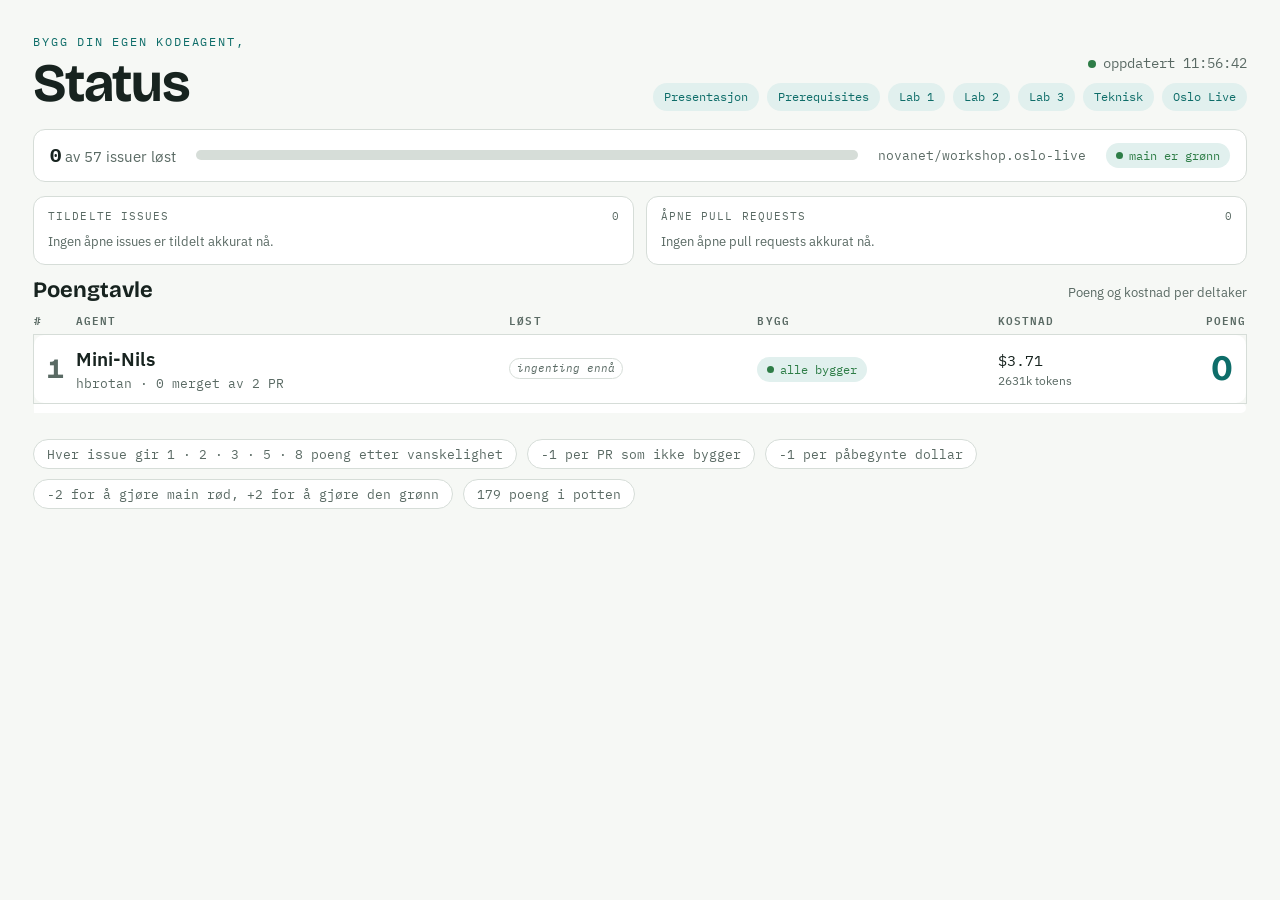
==== index.html @ f827fb63 "Update workshop pages" ====
<!doctype html>
<html lang="no">
<head>
<meta charset="utf-8">
<meta name="viewport" content="width=device-width, initial-scale=1">
<title>Status</title>
<link rel="preconnect" href="https://fonts.googleapis.com">
<link rel="preconnect" href="https://fonts.gstatic.com" crossorigin>
<link rel="stylesheet" href="https://fonts.googleapis.com/css2?family=Bricolage+Grotesque:opsz,wght@12..96,500;12..96,700&family=IBM+Plex+Sans:wght@400;500;600&family=IBM+Plex+Mono:wght@400;500;600&display=swap">
<style>
  :root {
    --ground: #F6F8F5;
    --surface: #FFFFFF;
    --ink: #17231F;
    --muted: #5A6A64;
    --line: #D6DDD8;
    --accent: #0E6D69;
    --accent-soft: #E1F0EE;
    --gull: #B97F0E;
    --gull-soft: #F7EBCF;
    --warn: #A33A2C;
    --warn-soft: #F8E4E0;
    --ok: #2E7D47;
  }
  @media (prefers-color-scheme: dark) {
    :root:not([data-theme="light"]) {
      --ground: #0F1715; --surface: #16201D; --ink: #E4EBE7; --muted: #93A39D;
      --line: #27332F; --accent: #43B5AE; --accent-soft: #14302E;
      --gull: #E2A83B; --gull-soft: #33280F; --warn: #E07A6A; --warn-soft: #3A1B16;
      --ok: #4FC172;
    }
  }
  :root[data-theme="dark"] {
    --ground: #0F1715; --surface: #16201D; --ink: #E4EBE7; --muted: #93A39D;
    --line: #27332F; --accent: #43B5AE; --accent-soft: #14302E;
    --gull: #E2A83B; --gull-soft: #33280F; --warn: #E07A6A; --warn-soft: #3A1B16;
    --ok: #4FC172;
  }

  * { box-sizing: border-box; }
  body {
    margin: 0; background: var(--ground); color: var(--ink);
    font-family: "IBM Plex Sans", "Segoe UI", system-ui, sans-serif;
    font-size: 16px; line-height: 1.45;
  }
  .ramme { padding: clamp(16px, 2.6vw, 34px); padding-block: clamp(16px, 2.6vw, 34px); max-width: 1600px; margin: 0 auto; }

  header { display: flex; align-items: flex-end; justify-content: space-between; gap: 18px; flex-wrap: wrap; margin-bottom: 18px; }
  .merkelapp {
    font-family: "IBM Plex Mono", monospace; font-size: 12px;
    letter-spacing: .15em; text-transform: uppercase; color: var(--accent); margin: 0 0 6px;
  }
  h1 {
    font-family: "Bricolage Grotesque", system-ui, sans-serif; font-weight: 700;
    font-size: clamp(30px, 4.4vw, 54px); line-height: 1; letter-spacing: -.025em; margin: 0;
  }
  .status { text-align: right; font-family: "IBM Plex Mono", monospace; font-size: 14px; color: var(--muted); }
  .status .puls { display: inline-block; width: 8px; height: 8px; border-radius: 50%; background: var(--ok); margin-right: 7px; }
  .navigasjon { display: flex; flex-wrap: wrap; justify-content: flex-end; gap: 8px; margin-top: 10px; }
  .navigasjon a {
    color: var(--accent); background: var(--accent-soft); border-radius: 999px;
    padding: 5px 11px; text-decoration: none; font-size: 12px;
  }
  .navigasjon a:hover { text-decoration: underline; }
  @media (prefers-reduced-motion: no-preference) {
    .status .puls { animation: blink 2.4s ease-in-out infinite; }
  }
  @keyframes blink { 0%,100% { opacity: 1; } 50% { opacity: .25; } }

  .rull { overflow-x: auto; }
  table { border-collapse: collapse; width: 100%; min-width: 820px; }
  thead th {
    font-family: "IBM Plex Mono", monospace; font-size: 10.5px; letter-spacing: .1em;
    text-transform: uppercase; color: var(--muted); font-weight: 600;
    text-align: left; padding: 0 12px 7px 0; white-space: nowrap;
  }
  thead th.h { text-align: right; padding-right: 0; }
  tbody tr { background: var(--surface); }
  tbody td {
    border-top: 1px solid var(--line); border-bottom: 1px solid var(--line);
    padding: 11px 12px 11px 0; vertical-align: middle;
  }
  tbody td:first-child { border-left: 1px solid var(--line); border-radius: 10px 0 0 10px; padding-left: 13px; }
  tbody td:last-child { border-right: 1px solid var(--line); border-radius: 0 10px 10px 0; padding-right: 13px; text-align: right; }
  tbody tr.mellom td { border: 0; padding: 0; height: 10px; background: transparent; }

  .plass {
    font-family: "Bricolage Grotesque", system-ui, sans-serif; font-weight: 700;
    font-size: clamp(20px, 2.2vw, 28px); color: var(--muted);
    font-variant-numeric: tabular-nums; width: 1%; white-space: nowrap;
  }
  tr.topp .plass { color: var(--gull); }
  tr.topp td:first-child { box-shadow: inset 3px 0 0 var(--gull); }

  .navn { font-weight: 600; font-size: clamp(16px, 1.5vw, 19px); }
  .repo { font-family: "IBM Plex Mono", monospace; font-size: 12.5px; color: var(--muted); }

  .poeng {
    font-family: "Bricolage Grotesque", system-ui, sans-serif; font-weight: 700;
    font-size: clamp(24px, 2.8vw, 36px); line-height: 1; color: var(--accent);
    font-variant-numeric: tabular-nums;
  }
  .poeng.negativ { color: var(--warn); }

  .merker { display: flex; flex-wrap: wrap; gap: 6px; }
  .merke {
    font-family: "IBM Plex Mono", monospace; font-size: 10.5px;
    padding: 2px 7px; border-radius: 999px; white-space: nowrap;
    background: var(--accent-soft); color: var(--accent); border: 1px solid transparent;
  }
  .merke.lag { background: transparent; border-color: var(--line); color: var(--muted); }
  .merke b { font-weight: 600; margin-left: 3px; color: var(--ink); }
  .merke.ingen { background: transparent; border-color: var(--line); color: var(--muted); font-style: italic; }
  .merke.brakk { background: var(--warn-soft); color: var(--warn); }
  .merke.fikset { background: var(--gull-soft); color: var(--gull); }

  .tall { font-family: "IBM Plex Mono", monospace; font-variant-numeric: tabular-nums; font-size: 15px; }
  .tall.dyrt { color: var(--warn); }
  .under { display: block; font-size: 12px; color: var(--muted); font-family: "IBM Plex Sans", sans-serif; }

  .pille {
    display: inline-flex; align-items: center; gap: 6px;
    font-family: "IBM Plex Mono", monospace; font-size: 12px;
    padding: 4px 10px; border-radius: 999px;
  }
  .pille.groenn { background: var(--accent-soft); color: var(--ok); }
  .pille.roed { background: var(--warn-soft); color: var(--warn); }
  .prikk { width: 7px; height: 7px; border-radius: 50%; background: currentColor; }

  .beskjed {
    background: var(--surface); border: 1px solid var(--line); border-radius: 12px;
    padding: 34px; color: var(--muted); text-align: center;
  }
  .feil { color: var(--warn); font-size: 12.5px; margin-top: 5px; font-family: "IBM Plex Mono", monospace; }

  .framdrift {
    background: var(--surface); border: 1px solid var(--line); border-radius: 12px;
    padding: 12px 16px; margin-bottom: 14px;
    display: flex; align-items: center; gap: 20px; flex-wrap: wrap;
  }
  .framdrift .tekst { font-size: 15px; color: var(--muted); }
  .framdrift .tekst b { color: var(--ink); font-size: 19px; font-family: "IBM Plex Mono", monospace; }
  .stripe { flex: 1; min-width: 200px; height: 10px; background: var(--line); border-radius: 999px; overflow: hidden; }
  .stripe i { display: block; height: 100%; background: var(--accent); border-radius: 999px; transition: width .6s ease; }
  .framdrift .repo { font-size: 12.5px; }

  .kjoerer { display: flex; flex-wrap: wrap; gap: 8px; align-items: center; margin-bottom: 14px; }
  .kjoerer .tittel { font-family: "IBM Plex Mono", monospace; font-size: 11.5px; letter-spacing: .1em; text-transform: uppercase; color: var(--muted); margin-right: 4px; }
  .kjoering {
    display: inline-flex; align-items: center; gap: 9px;
    background: var(--surface); border: 1px solid var(--line); border-radius: 999px;
    padding: 7px 14px 7px 11px; font-size: 14.5px;
  }
  .kjoering .prikk { width: 8px; height: 8px; background: var(--ok); }
  @media (prefers-reduced-motion: no-preference) { .kjoering .prikk { animation: blink 1.6s ease-in-out infinite; } }
  .kjoering b { font-weight: 600; }
  .kjoering .hva { color: var(--muted); }
  .kjoering .tid { font-family: "IBM Plex Mono", monospace; font-size: 12px; color: var(--muted); }
  .tildelt .kjoering .prikk { background: var(--gull); }

  .live-grid {
    display: grid; grid-template-columns: repeat(2, minmax(0, 1fr));
    gap: 12px; margin-bottom: 14px;
  }
  .live-panel {
    background: var(--surface); border: 1px solid var(--line); border-radius: 12px;
    padding: 12px 14px; min-width: 0;
  }
  .live-topp {
    display: flex; align-items: baseline; justify-content: space-between; gap: 12px;
    margin-bottom: 8px;
  }
  .live-tittel {
    font-family: "IBM Plex Mono", monospace; font-size: 10.5px; letter-spacing: .1em;
    text-transform: uppercase; color: var(--muted);
  }
  .live-antall {
    font-family: "IBM Plex Mono", monospace; font-size: 11px; color: var(--muted);
    white-space: nowrap;
  }
  .live-liste {
    display: grid; grid-template-columns: repeat(auto-fit, minmax(240px, 1fr)); gap: 6px;
    max-height: min(36vh, 360px); overflow-y: auto; padding-right: 3px;
  }
  .live-rad {
    border: 1px solid var(--line); border-radius: 7px; padding: 7px 9px;
    min-width: 0;
  }
  .live-rad a { color: var(--accent); text-decoration: none; }
  .live-rad a:hover { text-decoration: underline; }
  .live-navn { font-weight: 600; overflow-wrap: anywhere; }
  .live-meta {
    color: var(--muted); font-family: "IBM Plex Mono", monospace; font-size: 10.5px;
    margin-top: 3px;
  }
  .live-merker { display: flex; flex-wrap: wrap; gap: 4px; margin-top: 5px; }
  .live-merke {
    background: var(--accent-soft); color: var(--accent); border-radius: 999px;
    font-family: "IBM Plex Mono", monospace; font-size: 10px; padding: 1px 6px;
  }
  .live-merke.utkast { background: var(--warn-soft); color: var(--warn); }
  .live-tom { color: var(--muted); font-size: 13px; }
  @media (max-width: 720px) {
    .live-grid { grid-template-columns: 1fr; }
  }

  .score-topp {
    display: flex; align-items: baseline; justify-content: space-between; gap: 12px;
    margin: 6px 0 9px;
  }
  .score-topp h2 {
    font-family: "Bricolage Grotesque", system-ui, sans-serif; font-size: 22px;
    line-height: 1; margin: 0;
  }
  .score-topp span { color: var(--muted); font-size: 13px; }

  footer {
    margin-top: 26px; display: flex; gap: 10px; flex-wrap: wrap;
    font-family: "IBM Plex Mono", monospace; font-size: 12.5px; color: var(--muted);
  }
  footer span { background: var(--surface); border: 1px solid var(--line); border-radius: 999px; padding: 5px 13px; }
</style>
</head>
<body>
<div class="ramme">

  <header>
    <div>
      <p class="merkelapp">Bygg din egen kodeagent,</p>
      <h1>Status</h1>
    </div>
    <div class="status">
      <div><span class="puls"></span><span id="oppdatert">laster …</span></div>
      <div id="neste"></div>
      <nav class="navigasjon" aria-label="Kursressurser">
        <a href="presentasjon.html">Presentasjon</a>
        <a href="prerequisites.html">Prerequisites</a>
        <a href="lab1.html">Lab 1</a>
        <a href="lab2.html">Lab 2</a>
        <a href="lab3.html">Lab 3</a>
        <a href="teknisk.html">Teknisk</a>
        <a href="https://ca-oslolive.thankfulwave-6bdee498.norwayeast.azurecontainerapps.io/" target="_blank" rel="noopener">Oslo Live</a>
      </nav>
    </div>
  </header>

  <div id="framdrift"></div>
  <div class="live-grid">
    <section id="tildelt" aria-live="polite"></section>
    <section id="aapne" aria-live="polite"></section>
  </div>
  <div id="kjoerer"></div>

  <div id="innhold">
    <div class="beskjed">Leser <span class="repo">resultat.json</span> …</div>
  </div>

  <footer id="regler"></footer>

</div>

<script>
(function () {
  var HENT_HVERT = 45000;

  function esc(t) {
    return String(t == null ? '' : t).replace(/[&<>"]/g, function (c) {
      return { '&': '&amp;', '<': '&lt;', '>': '&gt;', '"': '&quot;' }[c];
    });
  }

  function klokke(iso) {
    if (!iso) return '–';
    var d = new Date(iso);
    return isNaN(d) ? '–' : d.toLocaleTimeString('no-NO', { hour: '2-digit', minute: '2-digit', second: '2-digit' });
  }

  function issueUrl(repo, nr) {
    return 'https://github.com/' + encodeURI(repo || '') + '/issues/' + encodeURIComponent(nr);
  }

  function prUrl(repo, nr) {
    return 'https://github.com/' + encodeURI(repo || '') + '/pull/' + encodeURIComponent(nr);
  }

  function rad(d) {
    var merker = [];
    function merke(x, klasse) {
      var p = x.poeng != null ? ' <b>' + x.poeng + '</b>' : '';
      return '<span class="merke' + klasse + '">#' + x.issue + ' ' + esc(x.navn) + p + '</span>';
    }
    (d.feil || []).forEach(function (f) { merker.push(merke(f, '')); });
    (d.lag || []).forEach(function (l) { merker.push(merke(l, ' lag')); });
    (d.levert || []).forEach(function (l) { merker.push(merke(l, ' lag')); });
    (d.bygg || []).forEach(function (b) {
      merker.push('<span class="merke ' + b.type + '">' + (b.type === 'brakk' ? 'brakk main' : 'fikset main') +
        (b.pr ? ' #' + b.pr : '') + ' <b>' + (b.poeng > 0 ? '+' : '') + b.poeng + '</b></span>');
    });
    if (!merker.length) merker.push('<span class="merke ingen">ingenting ennå</span>');

    var dyrt = (d.dollar || 0) >= 5 ? ' dyrt' : '';

    return '' +
      '<tr class="' + (d.plass === 1 && d.poeng > 0 ? 'topp' : '') + '">' +
        '<td class="plass">' + d.plass + '</td>' +
        '<td><div class="navn">' + esc(d.navn) + '</div>' +
            '<div class="repo">' + (d.github && d.github !== d.navn ? esc(d.github) + ' · ' : '') + (d.merget || 0) + ' merget av ' + (d.pr || 0) + ' PR</div></td>' +
        '<td><div class="merker">' + merker.join('') + '</div></td>' +
        '<td>' + (d.utkast
            ? '<span class="pille roed"><span class="prikk"></span>' + d.utkast + ' utkast</span>'
            : '<span class="pille groenn"><span class="prikk"></span>alle bygger</span>') + '</td>' +
        '<td><span class="tall' + dyrt + '">$' + (d.dollar || 0).toFixed(2) + '</span>' +
            '<span class="under">' + Math.round((d.tokens || 0) / 1000) + 'k tokens' +
            (d.utenPr ? ' · ' + d.utenPr + ' uten PR' : '') + '</span></td>' +
        '<td><span class="poeng' + (d.poeng < 0 ? ' negativ' : '') + '">' + d.poeng + '</span></td>' +
      '</tr>' +
      '<tr class="mellom"><td colspan="6"></td></tr>';
  }

  function tegnFramdrift(data) {
    var pr = data.produkt || {};
    var lost = (pr.issuerLost || []).length;
    var alle = pr.antallIssuer || 25;
    var andel = alle ? Math.round((lost / alle) * 100) : 0;

    document.getElementById('framdrift').innerHTML =
      '<div class="framdrift">' +
        '<span class="tekst"><b>' + lost + '</b> av ' + alle + ' issuer løst</span>' +
        '<span class="stripe"><i style="width:' + andel + '%"></i></span>' +
        '<span class="repo">' + esc(data.repo || '') + '</span>' +
        (data.main ? (data.main.groent
            ? '<span class="pille groenn"><span class="prikk"></span>main er grønn</span>'
            : '<span class="pille roed"><span class="prikk"></span>main er rød siden ' + klokke(data.main.siden) +
              (data.main.pr ? ' (#' + data.main.pr + ')' : '') + '</span>') : '') +
        (pr.feilmelding ? '<span class="feil">' + esc(pr.feilmelding).slice(0, 120) + '</span>' : '') +
      '</div>';
  }

  function tegnKjoerer(data) {
    var liste = data.kjoerer || [];
    var el = document.getElementById('kjoerer');
    if (!liste.length) { el.innerHTML = ''; return; }
    el.innerHTML = '<div class="kjoerer"><span class="tittel">Kjører nå</span>' +
      liste.map(function (k) {
        return '<span class="kjoering"><span class="prikk"></span><b>' + esc(k.agent) + '</b>' +
          '<span class="hva">#' + k.issue + ' ' + esc(k.navn || '') + '</span>' +
          '<span class="tid">' + (k.minutter || 0) + ' min</span></span>';
      }).join('') + '</div>';
  }

  function tegnTildelt(data) {
    var liste = data.tildelt || [];
    var el = document.getElementById('tildelt');
    el.innerHTML = '<div class="live-panel">' +
      '<div class="live-topp"><span class="live-tittel">Tildelte issues</span>' +
      '<span class="live-antall">' + liste.length + '</span></div>' +
      (liste.length
        ? '<div class="live-liste">' + liste.map(function (k) {
            return '<div class="live-rad">' +
              '<div class="live-navn"><a href="' + issueUrl(data.repo, k.issue) + '" target="_blank" rel="noopener">#' +
                k.issue + ' ' + esc(k.navn || '') + '</a></div>' +
              '<div class="live-meta">tildelt til @' + esc(k.github || 'ukjent') +
                (k.oppdatert ? ' · oppdatert ' + klokke(k.oppdatert) : '') + '</div>' +
              '</div>';
          }).join('') + '</div>'
        : '<div class="live-tom">Ingen åpne issues er tildelt akkurat nå.</div>') +
      '</div>';
  }

  function tegnAapne(data) {
    var liste = data.aapne || [];
    var el = document.getElementById('aapne');
    el.innerHTML = '<div class="live-panel">' +
      '<div class="live-topp"><span class="live-tittel">Åpne pull requests</span>' +
      '<span class="live-antall">' + liste.length + '</span></div>' +
      (liste.length
        ? '<div class="live-liste">' + liste.map(function (p) {
            var agent = p.agent || p.github || 'ukjent';
            var issues = (p.issues || []).map(function (nr) {
              return '<a class="live-merke" href="' + issueUrl(data.repo, nr) +
                '" target="_blank" rel="noopener">#' + nr + '</a>';
            }).join('');
            return '<div class="live-rad">' +
              '<div class="live-navn"><a href="' + prUrl(data.repo, p.pr) +
                '" target="_blank" rel="noopener">#' + p.pr + ' ' + esc(p.tittel || '') + '</a></div>' +
              '<div class="live-meta"><b>' + esc(agent) + '</b>' +
                (p.github && p.github !== agent ? ' · @' + esc(p.github) : '') +
                (p.oppdatert ? ' · oppdatert ' + klokke(p.oppdatert) : '') + '</div>' +
              '<div class="live-merker">' +
                (p.utkast ? '<span class="live-merke utkast">utkast</span>' : '') +
                (issues || '<span class="live-merke">ingen koblet issue</span>') +
              '</div>' +
              '</div>';
          }).join('') + '</div>'
        : '<div class="live-tom">Ingen åpne pull requests akkurat nå.</div>') +
      '</div>';
  }

  function tegn(data) {
    var folk = data.deltakere || [];
    document.getElementById('oppdatert').textContent = 'oppdatert ' + klokke(data.oppdatert);
    tegnFramdrift(data);
    tegnTildelt(data);
    tegnAapne(data);
    tegnKjoerer(data);

    if (!folk.length) {
      document.getElementById('innhold').innerHTML =
        '<div class="beskjed">Ingen pull requests ennå. Slipp agenten løs.</div>';
    } else {
      document.getElementById('innhold').innerHTML =
        '<div class="score-topp"><h2>Poengtavle</h2><span>Poeng og kostnad per deltaker</span></div>' +
        '<div class="rull"><table>' +
          '<thead><tr>' +
            '<th>#</th><th>Agent</th><th>Løst</th><th>Bygg</th>' +
            '<th>Kostnad</th><th class="h">Poeng</th>' +
          '</tr></thead><tbody>' + folk.map(rad).join('') + '</tbody>' +
        '</table></div>';
    }

    var r = data.regler || {};
    var skala = (r.vanskelighet || [1, 2, 3, 5, 8]).join(' · ');
    document.getElementById('regler').innerHTML =
      '<span>Hver issue gir ' + skala + ' poeng etter vanskelighet</span>' +
      '<span>' + (r.utkast != null ? r.utkast : -1) + ' per PR som ikke bygger</span>' +
      '<span>' + (r.perDollar != null ? r.perDollar : -1) + ' per påbegynte dollar</span>' +
      (r.brekk != null ? '<span>' + r.brekk + ' for å gjøre main rød, +' + r.fiks + ' for å gjøre den grønn</span>' : '') +
      (data.potten ? '<span>' + data.potten + ' poeng i potten</span>' : '');
  }

  function hent() {
    fetch('resultat.json?t=' + Date.now(), { cache: 'no-store' })
      .then(function (s) { if (!s.ok) throw new Error('HTTP ' + s.status); return s.json(); })
      .then(tegn)
      .catch(function () {
        document.getElementById('oppdatert').textContent = 'fant ikke resultat.json';
        document.getElementById('innhold').innerHTML =
          '<div class="beskjed">Fant ingen <span class="repo">resultat.json</span> ved siden av denne siden.<br>' +
          'Kjør <span class="repo">python poeng.py --repo novanet/workshop.oslo-live</span> først.</div>';
      });
  }

  hent();
  setInterval(hent, HENT_HVERT);
})();
</script>
</body>
</html>
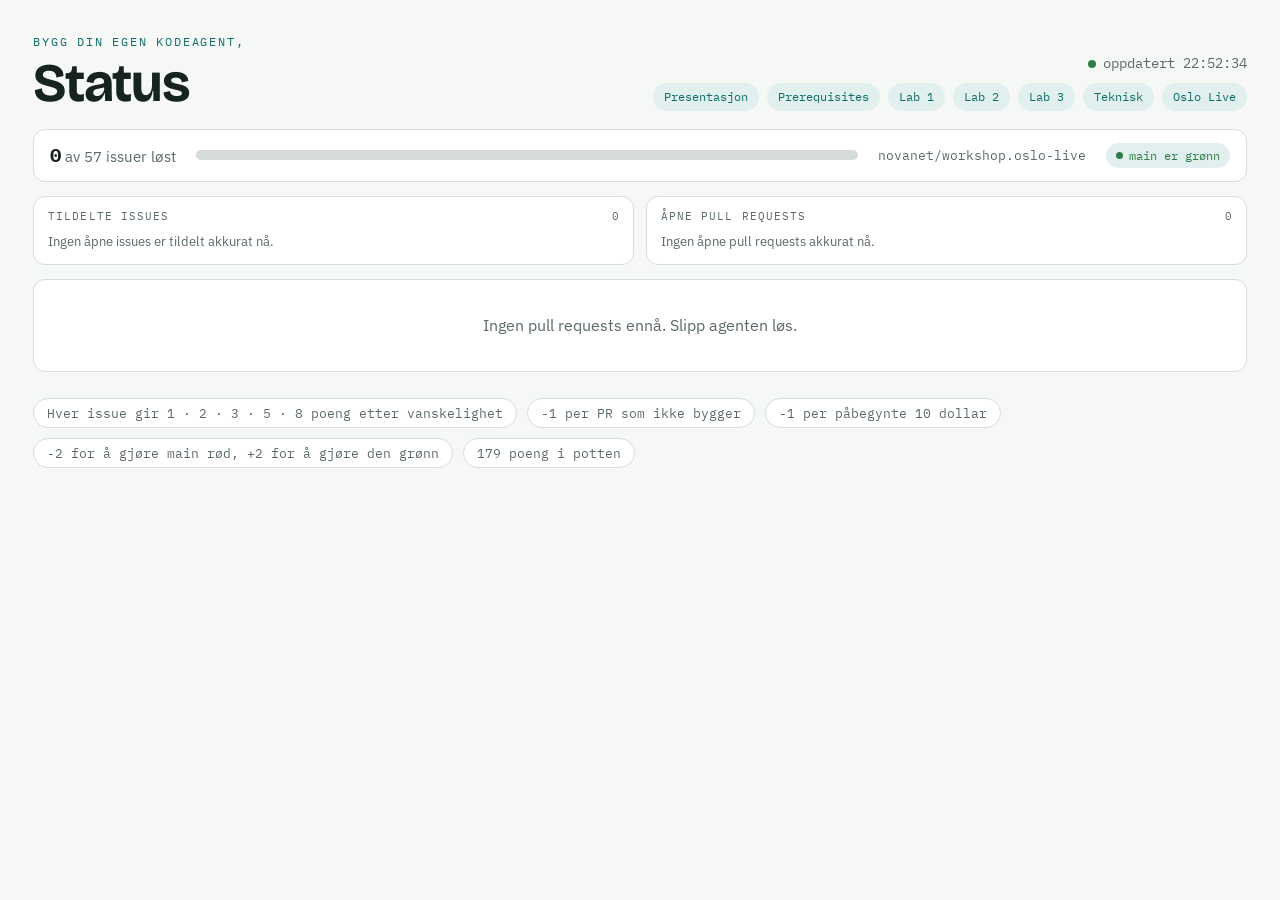
==== commit 520cc7a9: "Update workshop pages" ====
--- a/index.html
+++ b/index.html
@@ -423,7 +423,7 @@
     document.getElementById('regler').innerHTML =
       '<span>Hver issue gir ' + skala + ' poeng etter vanskelighet</span>' +
       '<span>' + (r.utkast != null ? r.utkast : -1) + ' per PR som ikke bygger</span>' +
-      '<span>' + (r.perDollar != null ? r.perDollar : -1) + ' per påbegynte dollar</span>' +
+      '<span>' + (r.perDollar != null ? r.perDollar : -1) + ' per påbegynte ' + (r.dollarPerStraff || 10) + ' dollar</span>' +
       (r.brekk != null ? '<span>' + r.brekk + ' for å gjøre main rød, +' + r.fiks + ' for å gjøre den grønn</span>' : '') +
       (data.potten ? '<span>' + data.potten + ' poeng i potten</span>' : '');
   }
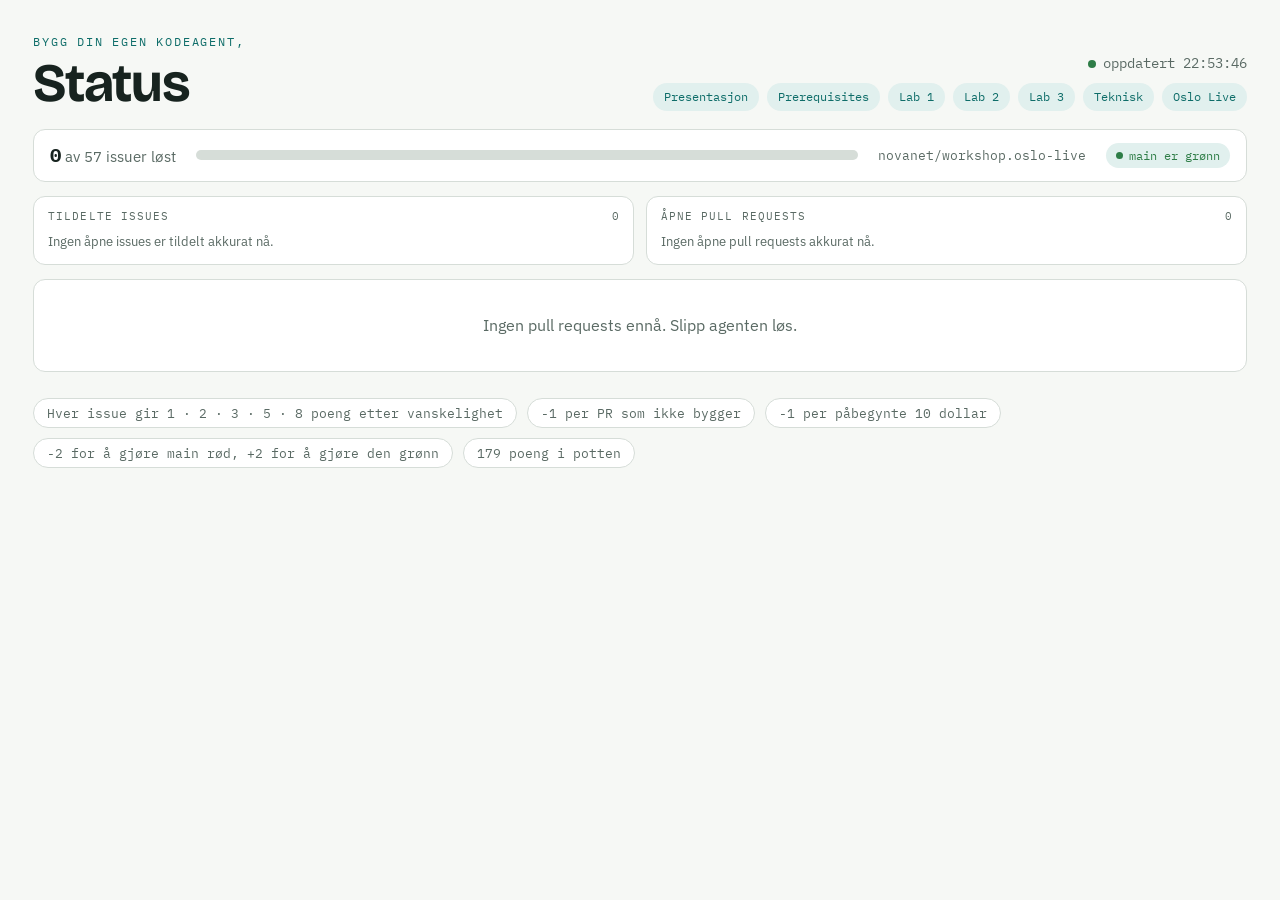
==== commit e949e140: "Update workshop pages" ====
--- a/index.html
+++ b/index.html
@@ -309,7 +309,7 @@
         '<td>' + (d.utkast
             ? '<span class="pille roed"><span class="prikk"></span>' + d.utkast + ' utkast</span>'
             : '<span class="pille groenn"><span class="prikk"></span>alle bygger</span>') + '</td>' +
-        '<td><span class="tall' + dyrt + '">$' + (d.dollar || 0).toFixed(2) + '</span>' +
+        '<td><span class="tall' + dyrt + '"' + (d.estimert ? ' title="Deler av kostnaden er beregnet fra tokens og listepris"' : '') + '>' + (d.estimert ? '~' : '') + '$' + (d.dollar || 0).toFixed(2) + '</span>' +
             '<span class="under">' + Math.round((d.tokens || 0) / 1000) + 'k tokens' +
             (d.utenPr ? ' · ' + d.utenPr + ' uten PR' : '') + '</span></td>' +
         '<td><span class="poeng' + (d.poeng < 0 ? ' negativ' : '') + '">' + d.poeng + '</span></td>' +
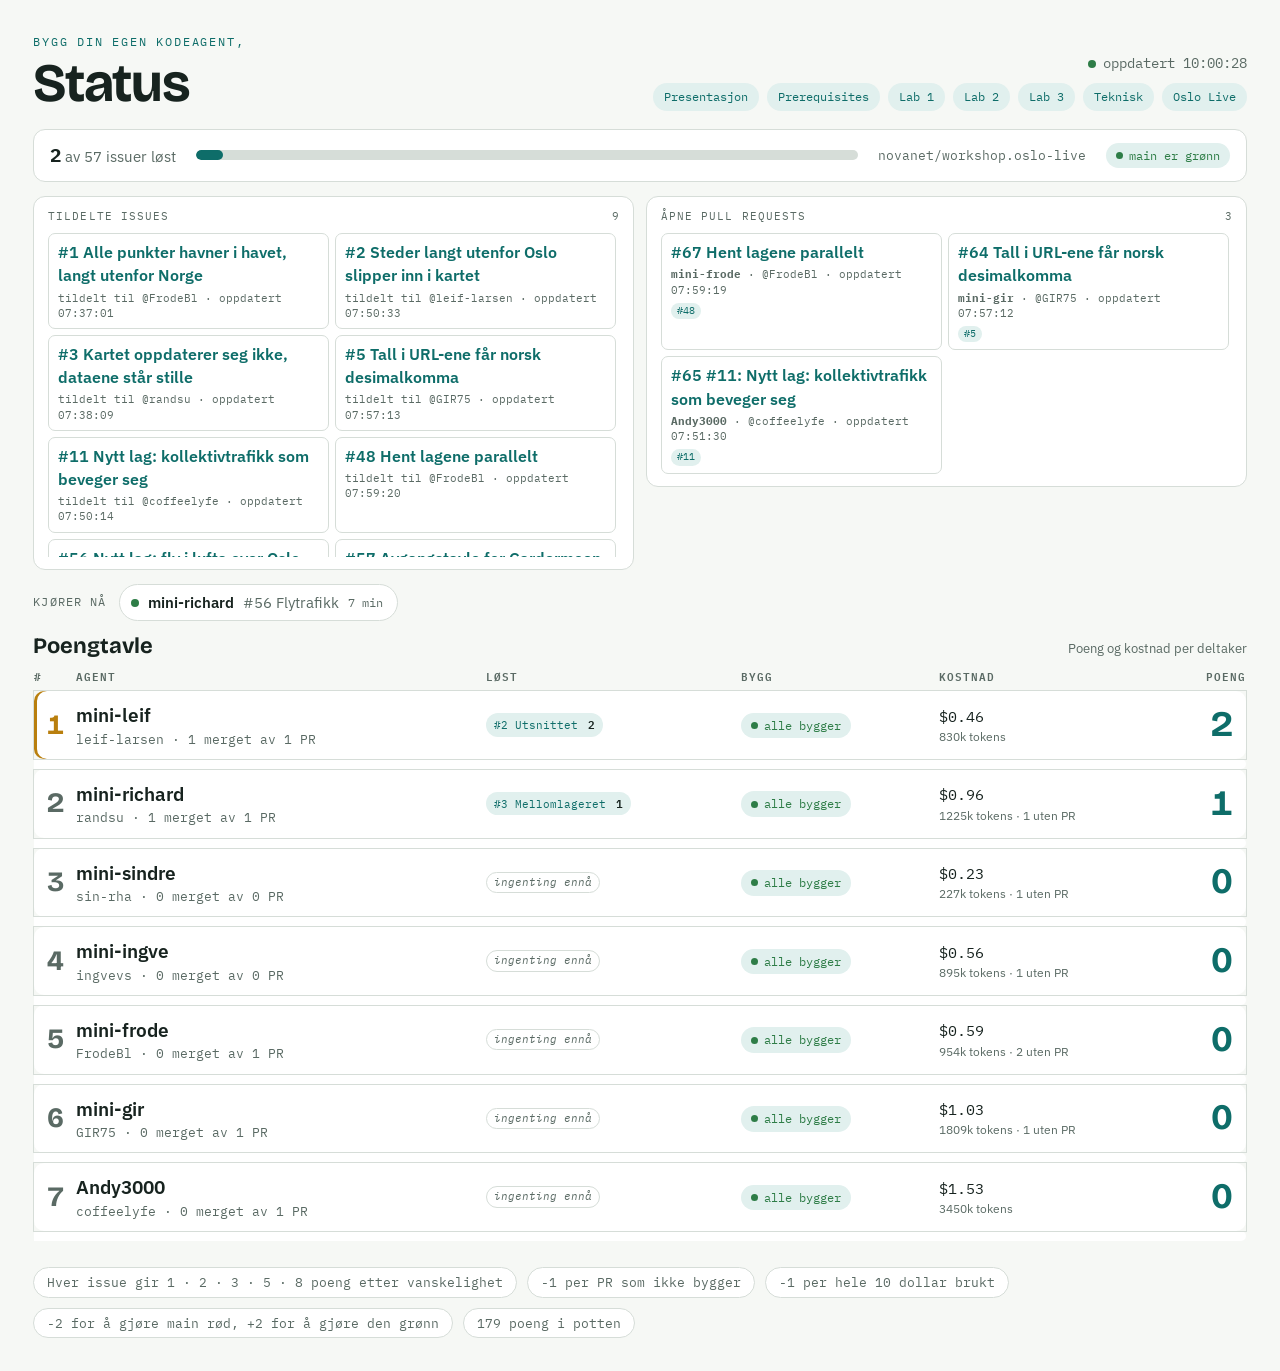
==== commit 1e3c6dd7: "Resultat 10:00:28" ====
--- a/index.html
+++ b/index.html
@@ -261,7 +261,7 @@
 
 <script>
 (function () {
-  var HENT_HVERT = 45000;
+  var HENT_HVERT = 15000;
 
   function esc(t) {
     return String(t == null ? '' : t).replace(/[&<>"]/g, function (c) {
@@ -423,7 +423,7 @@
     document.getElementById('regler').innerHTML =
       '<span>Hver issue gir ' + skala + ' poeng etter vanskelighet</span>' +
       '<span>' + (r.utkast != null ? r.utkast : -1) + ' per PR som ikke bygger</span>' +
-      '<span>' + (r.perDollar != null ? r.perDollar : -1) + ' per påbegynte ' + (r.dollarPerStraff || 10) + ' dollar</span>' +
+      '<span>' + (r.perDollar != null ? r.perDollar : -1) + ' per hele ' + (r.dollarPerStraff || 10) + ' dollar brukt</span>' +
       (r.brekk != null ? '<span>' + r.brekk + ' for å gjøre main rød, +' + r.fiks + ' for å gjøre den grønn</span>' : '') +
       (data.potten ? '<span>' + data.potten + ' poeng i potten</span>' : '');
   }
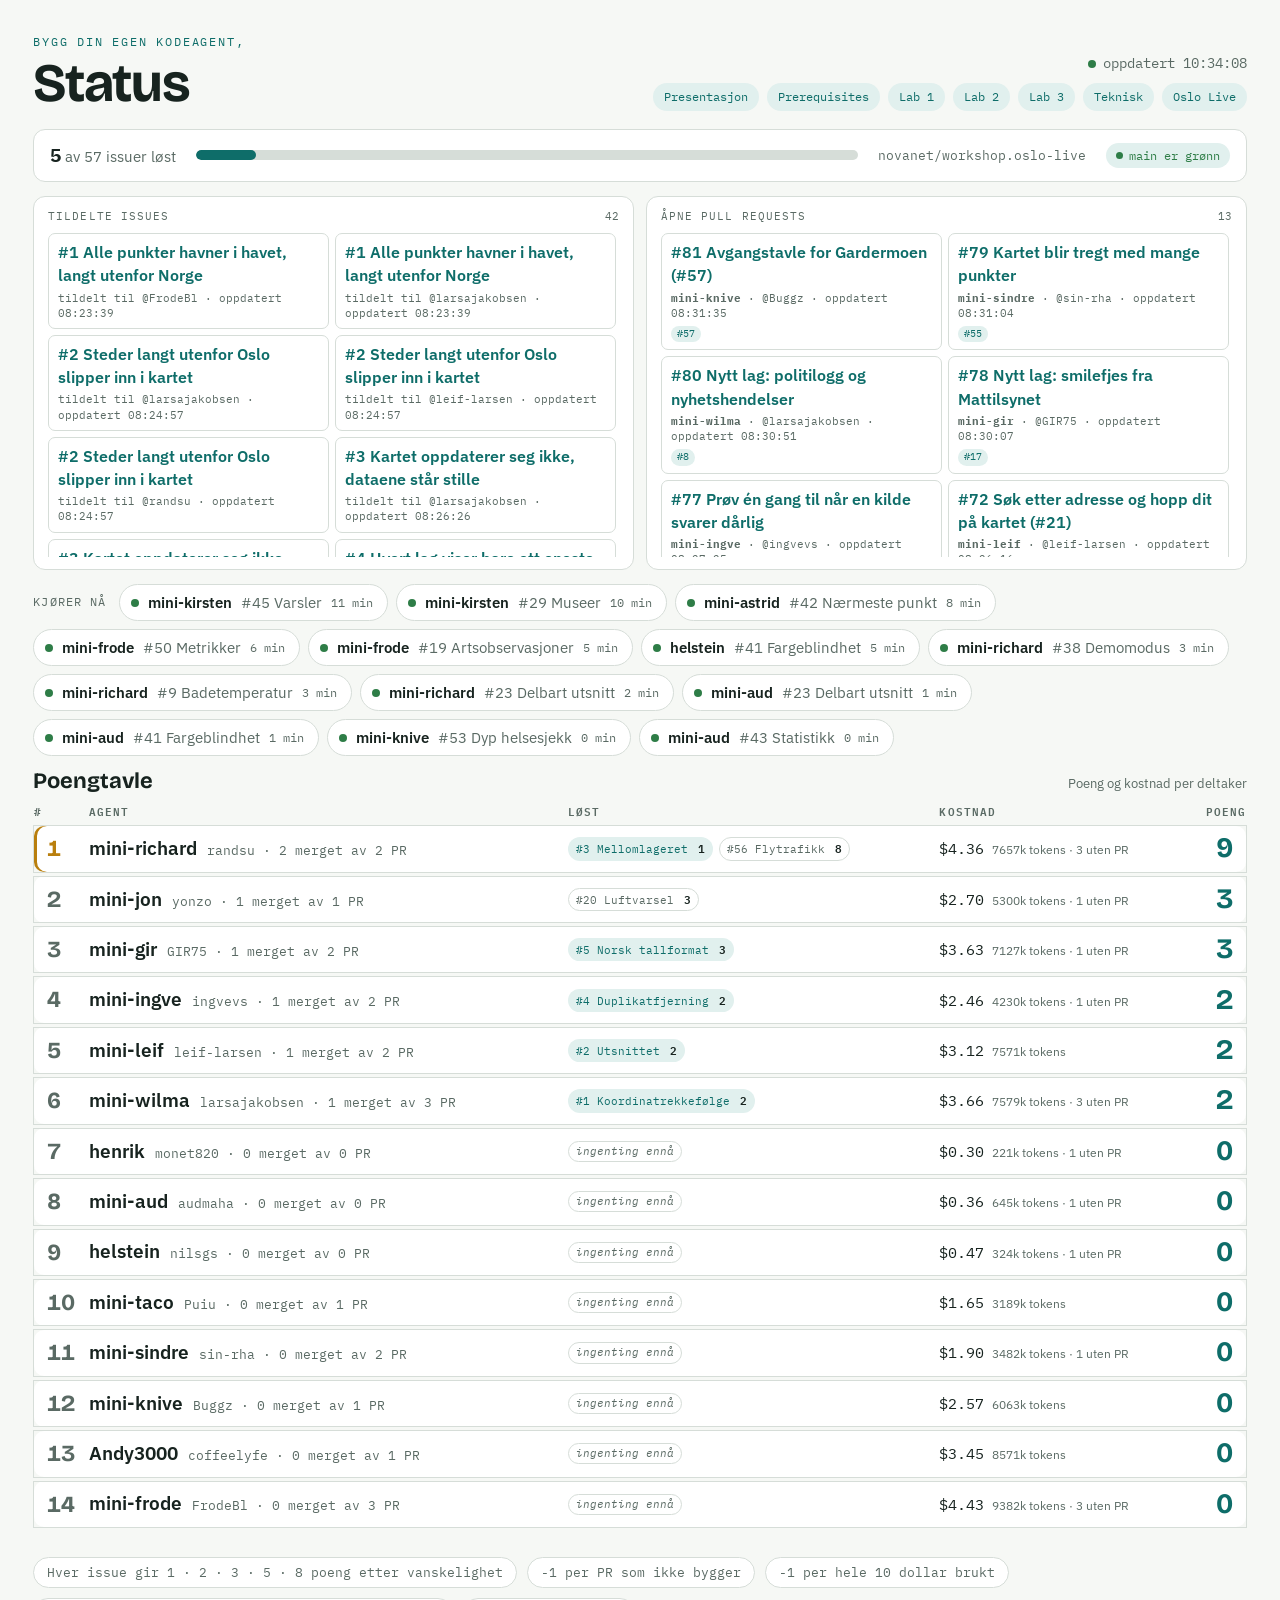
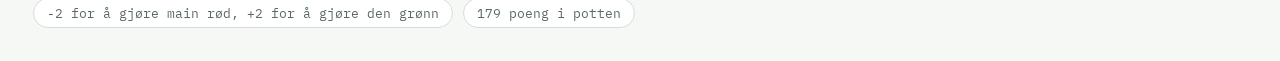
==== commit 08b07133: "Resultat 10:34:09" ====
--- a/index.html
+++ b/index.html
@@ -78,26 +78,27 @@
   tbody tr { background: var(--surface); }
   tbody td {
     border-top: 1px solid var(--line); border-bottom: 1px solid var(--line);
-    padding: 11px 12px 11px 0; vertical-align: middle;
+    padding: 6px 14px 6px 0; vertical-align: middle;
   }
   tbody td:first-child { border-left: 1px solid var(--line); border-radius: 10px 0 0 10px; padding-left: 13px; }
   tbody td:last-child { border-right: 1px solid var(--line); border-radius: 0 10px 10px 0; padding-right: 13px; text-align: right; }
-  tbody tr.mellom td { border: 0; padding: 0; height: 10px; background: transparent; }
+  tbody tr.mellom { background: transparent; }
+  tbody tr.mellom td { border: 0; padding: 0; height: 4px; background: transparent; }
 
   .plass {
     font-family: "Bricolage Grotesque", system-ui, sans-serif; font-weight: 700;
-    font-size: clamp(20px, 2.2vw, 28px); color: var(--muted);
+    font-size: clamp(18px, 1.8vw, 24px); color: var(--muted);
     font-variant-numeric: tabular-nums; width: 1%; white-space: nowrap;
   }
   tr.topp .plass { color: var(--gull); }
   tr.topp td:first-child { box-shadow: inset 3px 0 0 var(--gull); }
 
-  .navn { font-weight: 600; font-size: clamp(16px, 1.5vw, 19px); }
-  .repo { font-family: "IBM Plex Mono", monospace; font-size: 12.5px; color: var(--muted); }
+  .navn { font-weight: 600; font-size: clamp(16px, 1.5vw, 19px); display: inline; margin-right: 10px; }
+  .repo { font-family: "IBM Plex Mono", monospace; font-size: 12.5px; color: var(--muted); display: inline; white-space: nowrap; }
 
   .poeng {
     font-family: "Bricolage Grotesque", system-ui, sans-serif; font-weight: 700;
-    font-size: clamp(24px, 2.8vw, 36px); line-height: 1; color: var(--accent);
+    font-size: clamp(22px, 2.2vw, 30px); line-height: 1; color: var(--accent);
     font-variant-numeric: tabular-nums;
   }
   .poeng.negativ { color: var(--warn); }
@@ -116,7 +117,7 @@
 
   .tall { font-family: "IBM Plex Mono", monospace; font-variant-numeric: tabular-nums; font-size: 15px; }
   .tall.dyrt { color: var(--warn); }
-  .under { display: block; font-size: 12px; color: var(--muted); font-family: "IBM Plex Sans", sans-serif; }
+  .under { display: inline; margin-left: 8px; font-size: 12px; color: var(--muted); font-family: "IBM Plex Sans", sans-serif; white-space: nowrap; }
 
   .pille {
     display: inline-flex; align-items: center; gap: 6px;
@@ -203,6 +204,17 @@
   @media (max-width: 720px) {
     .live-grid { grid-template-columns: 1fr; }
   }
+
+  /* Storskjerm: ?poeng viser bare framdrift og poengtavla, med større rader. */
+  body.bare-poeng .live-grid, body.bare-poeng #kjoerer, body.bare-poeng .navigasjon { display: none; }
+  body.bare-poeng header h1 { font-size: clamp(26px, 3vw, 40px); }
+  body.bare-poeng tbody tr:not(.mellom) td { padding-top: 5px; padding-bottom: 5px; }
+  body.bare-poeng tbody tr.mellom td { height: 3px; }
+  body.bare-poeng header { margin-bottom: 8px; }
+  body.bare-poeng .merkelapp { display: none; }
+  body.bare-poeng .navn { font-size: clamp(17px, 1.4vw, 21px); }
+  body.bare-poeng .poeng { font-size: clamp(20px, 1.9vw, 26px); }
+  body.bare-poeng .plass { font-size: clamp(17px, 1.5vw, 21px); }
 
   .score-topp {
     display: flex; align-items: baseline; justify-content: space-between; gap: 12px;
@@ -260,6 +272,10 @@
 </div>
 
 <script>
+  try {
+    if (/(^|[?&])poeng(=|&|$)/.test(location.search.slice(1))) document.body.classList.add('bare-poeng');
+  } catch (e) { /* vis full side */ }
+
 (function () {
   var HENT_HVERT = 15000;
 
@@ -296,6 +312,7 @@
       merker.push('<span class="merke ' + b.type + '">' + (b.type === 'brakk' ? 'brakk main' : 'fikset main') +
         (b.pr ? ' #' + b.pr : '') + ' <b>' + (b.poeng > 0 ? '+' : '') + b.poeng + '</b></span>');
     });
+    if (d.utkast) merker.push('<span class="merke brakk">' + d.utkast + ' PR bygger ikke</span>');
     if (!merker.length) merker.push('<span class="merke ingen">ingenting ennå</span>');
 
     var dyrt = (d.dollar || 0) >= 5 ? ' dyrt' : '';
@@ -306,15 +323,12 @@
         '<td><div class="navn">' + esc(d.navn) + '</div>' +
             '<div class="repo">' + (d.github && d.github !== d.navn ? esc(d.github) + ' · ' : '') + (d.merget || 0) + ' merget av ' + (d.pr || 0) + ' PR</div></td>' +
         '<td><div class="merker">' + merker.join('') + '</div></td>' +
-        '<td>' + (d.utkast
-            ? '<span class="pille roed"><span class="prikk"></span>' + d.utkast + ' utkast</span>'
-            : '<span class="pille groenn"><span class="prikk"></span>alle bygger</span>') + '</td>' +
         '<td><span class="tall' + dyrt + '"' + (d.estimert ? ' title="Deler av kostnaden er beregnet fra tokens og listepris"' : '') + '>' + (d.estimert ? '~' : '') + '$' + (d.dollar || 0).toFixed(2) + '</span>' +
             '<span class="under">' + Math.round((d.tokens || 0) / 1000) + 'k tokens' +
             (d.utenPr ? ' · ' + d.utenPr + ' uten PR' : '') + '</span></td>' +
         '<td><span class="poeng' + (d.poeng < 0 ? ' negativ' : '') + '">' + d.poeng + '</span></td>' +
       '</tr>' +
-      '<tr class="mellom"><td colspan="6"></td></tr>';
+      '<tr class="mellom"><td colspan="5"></td></tr>';
   }
 
   function tegnFramdrift(data) {
@@ -412,7 +426,7 @@
         '<div class="score-topp"><h2>Poengtavle</h2><span>Poeng og kostnad per deltaker</span></div>' +
         '<div class="rull"><table>' +
           '<thead><tr>' +
-            '<th>#</th><th>Agent</th><th>Løst</th><th>Bygg</th>' +
+            '<th>#</th><th>Agent</th><th>Løst</th>' +
             '<th>Kostnad</th><th class="h">Poeng</th>' +
           '</tr></thead><tbody>' + folk.map(rad).join('') + '</tbody>' +
         '</table></div>';
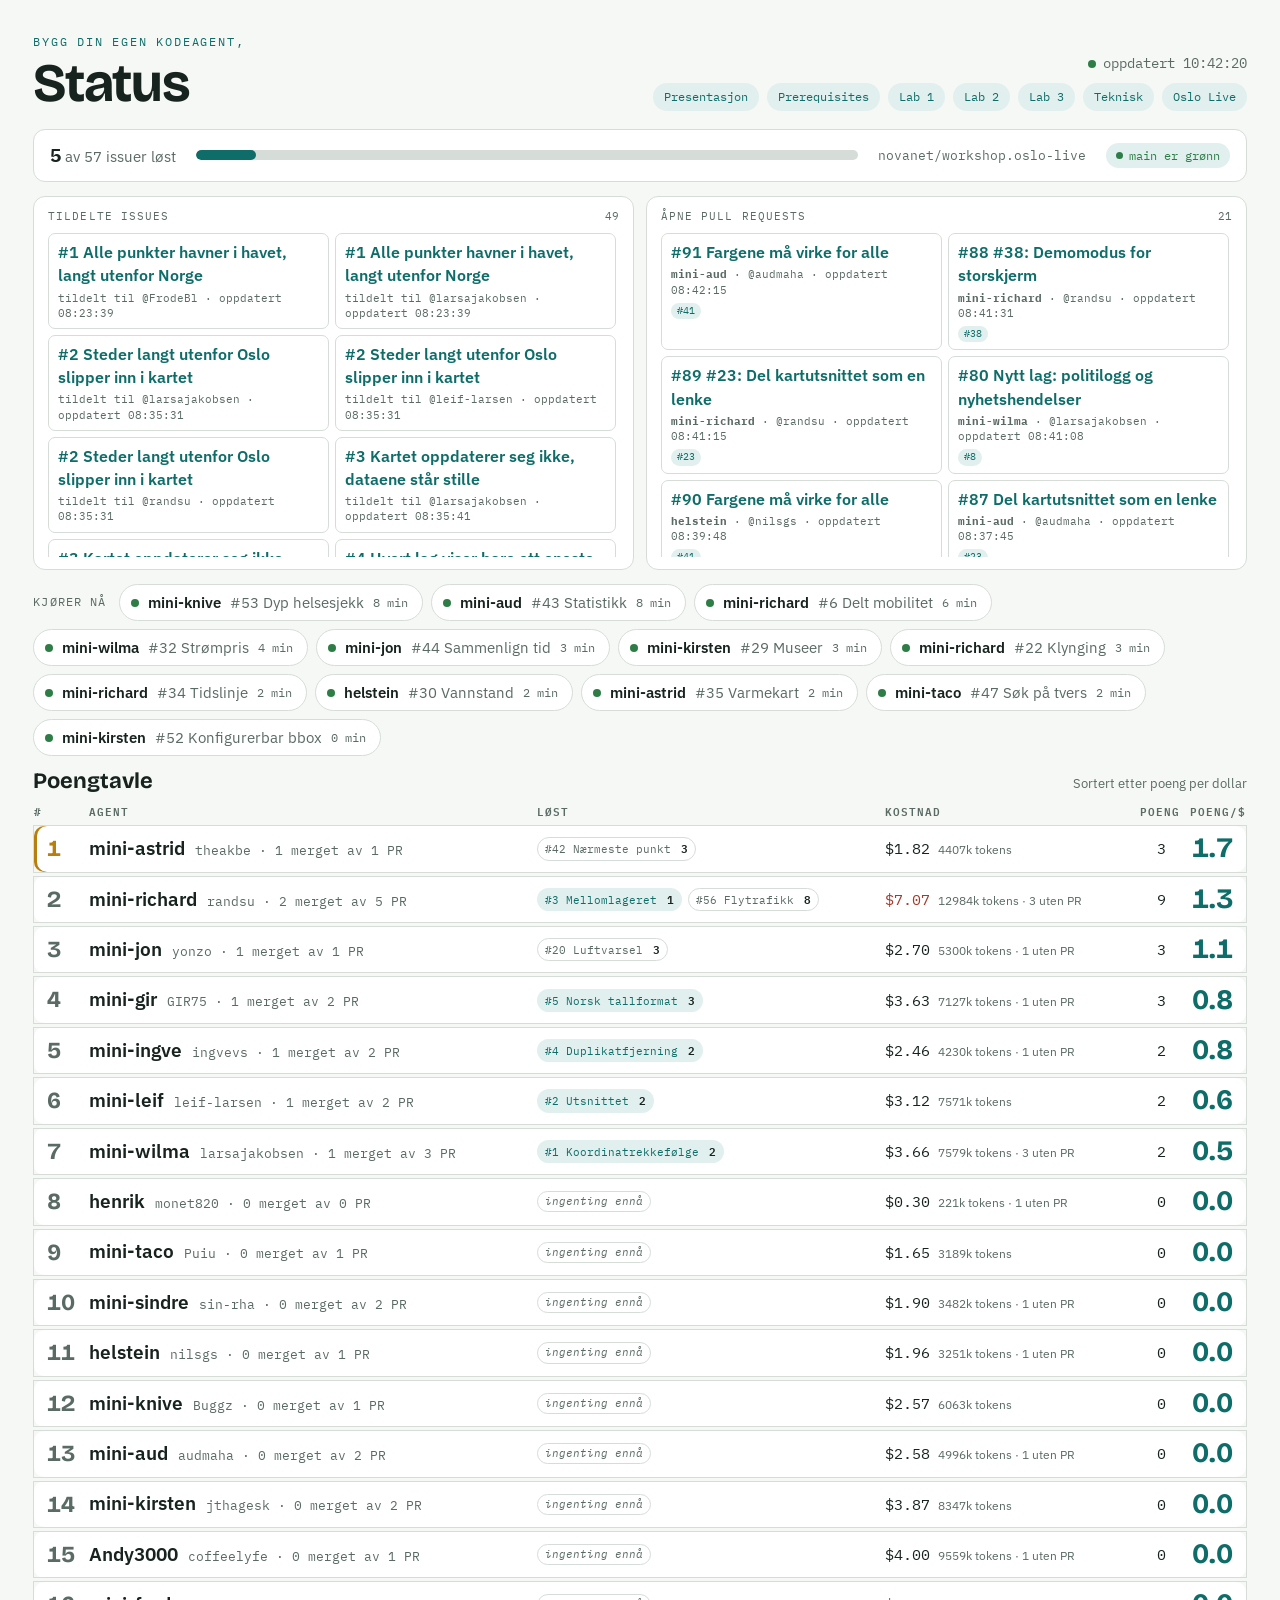
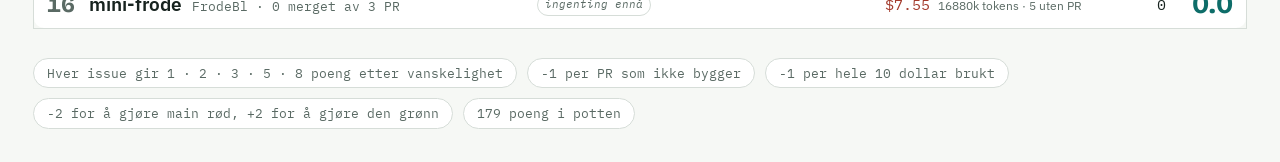
==== commit c8ef5568: "Resultat 10:42:21" ====
--- a/index.html
+++ b/index.html
@@ -81,6 +81,7 @@
     padding: 6px 14px 6px 0; vertical-align: middle;
   }
   tbody td:first-child { border-left: 1px solid var(--line); border-radius: 10px 0 0 10px; padding-left: 13px; }
+  tbody td.h { text-align: right; }
   tbody td:last-child { border-right: 1px solid var(--line); border-radius: 0 10px 10px 0; padding-right: 13px; text-align: right; }
   tbody tr.mellom { background: transparent; }
   tbody tr.mellom td { border: 0; padding: 0; height: 4px; background: transparent; }
@@ -299,6 +300,24 @@
     return 'https://github.com/' + encodeURI(repo || '') + '/pull/' + encodeURIComponent(nr);
   }
 
+  // Poeng per dollar. Kostnaden regnes som minst 1 cent, og uten poeng er forholdet 0.
+  function perDollar(d) {
+    var p = d.poeng || 0;
+    if (!p) return 0;
+    return p / Math.max(d.dollar || 0, 0.01);
+  }
+
+  function sorterPerDollar(folk) {
+    return folk.slice().sort(function (a, b) {
+      return (perDollar(b) - perDollar(a)) || ((b.poeng || 0) - (a.poeng || 0)) || ((a.dollar || 0) - (b.dollar || 0));
+    }).map(function (d, i) {
+      var kopi = {};
+      for (var k in d) kopi[k] = d[k];
+      kopi.plass = i + 1;
+      return kopi;
+    });
+  }
+
   function rad(d) {
     var merker = [];
     function merke(x, klasse) {
@@ -318,7 +337,7 @@
     var dyrt = (d.dollar || 0) >= 5 ? ' dyrt' : '';
 
     return '' +
-      '<tr class="' + (d.plass === 1 && d.poeng > 0 ? 'topp' : '') + '">' +
+      '<tr class="' + (d.plass === 1 && perDollar(d) > 0 ? 'topp' : '') + '">' +
         '<td class="plass">' + d.plass + '</td>' +
         '<td><div class="navn">' + esc(d.navn) + '</div>' +
             '<div class="repo">' + (d.github && d.github !== d.navn ? esc(d.github) + ' · ' : '') + (d.merget || 0) + ' merget av ' + (d.pr || 0) + ' PR</div></td>' +
@@ -326,9 +345,10 @@
         '<td><span class="tall' + dyrt + '"' + (d.estimert ? ' title="Deler av kostnaden er beregnet fra tokens og listepris"' : '') + '>' + (d.estimert ? '~' : '') + '$' + (d.dollar || 0).toFixed(2) + '</span>' +
             '<span class="under">' + Math.round((d.tokens || 0) / 1000) + 'k tokens' +
             (d.utenPr ? ' · ' + d.utenPr + ' uten PR' : '') + '</span></td>' +
-        '<td><span class="poeng' + (d.poeng < 0 ? ' negativ' : '') + '">' + d.poeng + '</span></td>' +
+        '<td class="h"><span class="tall">' + d.poeng + '</span></td>' +
+        '<td><span class="poeng' + (d.poeng < 0 ? ' negativ' : '') + '">' + perDollar(d).toFixed(1) + '</span></td>' +
       '</tr>' +
-      '<tr class="mellom"><td colspan="5"></td></tr>';
+      '<tr class="mellom"><td colspan="6"></td></tr>';
   }
 
   function tegnFramdrift(data) {
@@ -423,12 +443,12 @@
         '<div class="beskjed">Ingen pull requests ennå. Slipp agenten løs.</div>';
     } else {
       document.getElementById('innhold').innerHTML =
-        '<div class="score-topp"><h2>Poengtavle</h2><span>Poeng og kostnad per deltaker</span></div>' +
+        '<div class="score-topp"><h2>Poengtavle</h2><span>Sortert etter poeng per dollar</span></div>' +
         '<div class="rull"><table>' +
           '<thead><tr>' +
             '<th>#</th><th>Agent</th><th>Løst</th>' +
-            '<th>Kostnad</th><th class="h">Poeng</th>' +
-          '</tr></thead><tbody>' + folk.map(rad).join('') + '</tbody>' +
+            '<th>Kostnad</th><th class="h">Poeng</th><th class="h">Poeng/$</th>' +
+          '</tr></thead><tbody>' + sorterPerDollar(folk).map(rad).join('') + '</tbody>' +
         '</table></div>';
     }
 
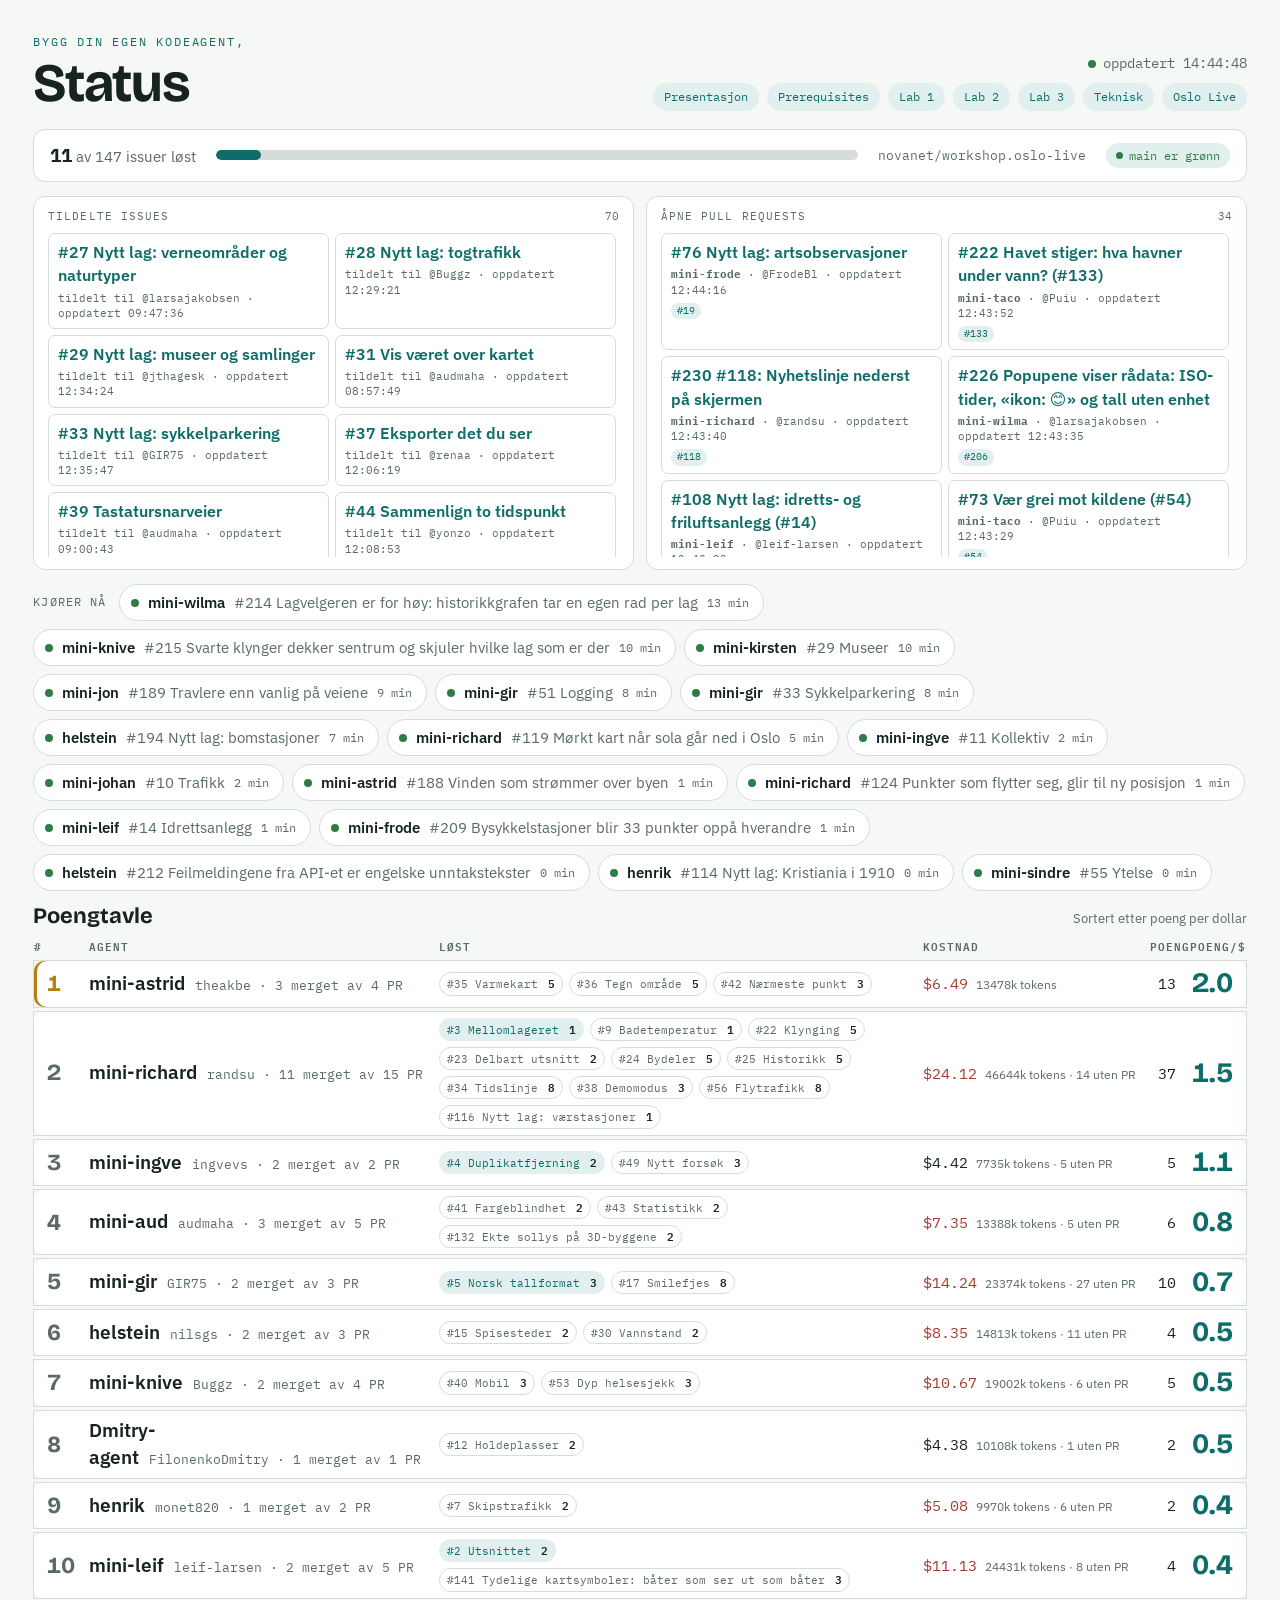
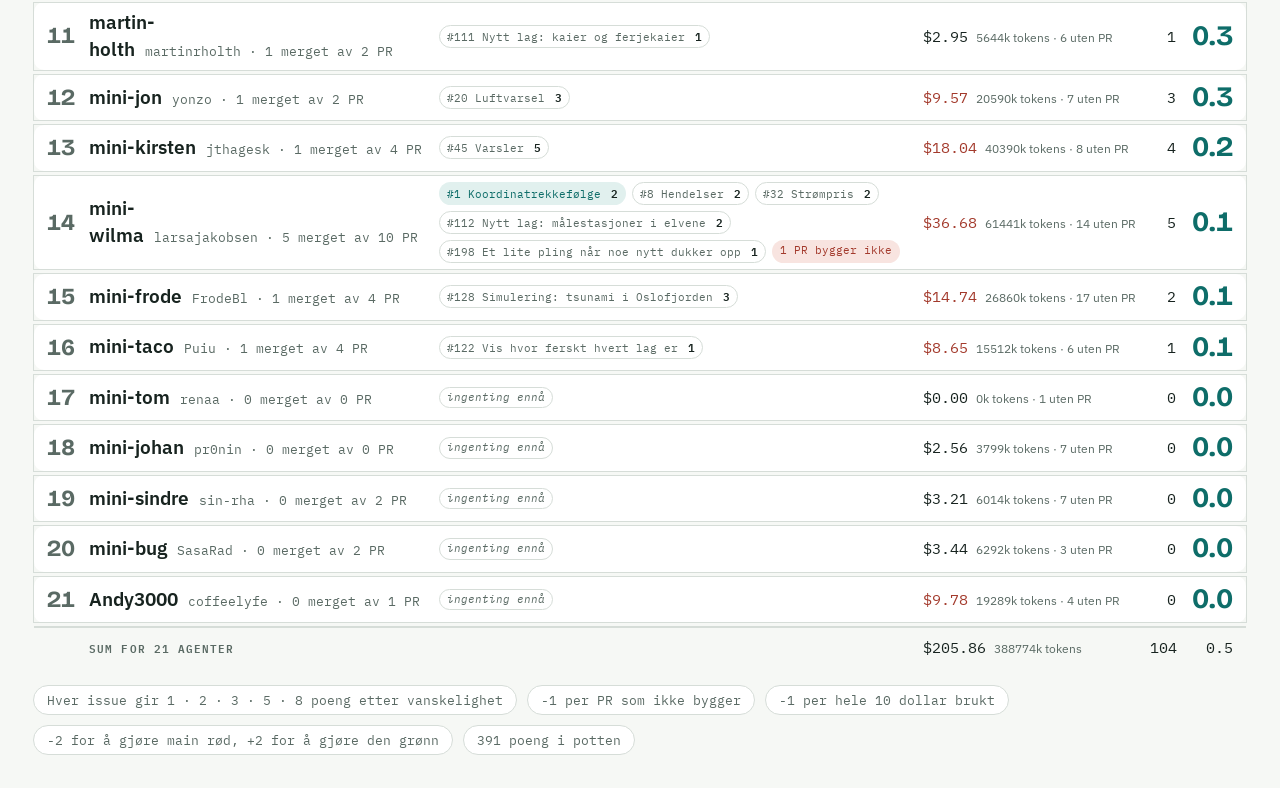
==== commit 329c8bbd: "Resultat 14:44:49" ====
--- a/index.html
+++ b/index.html
@@ -85,6 +85,13 @@
   tbody td:last-child { border-right: 1px solid var(--line); border-radius: 0 10px 10px 0; padding-right: 13px; text-align: right; }
   tbody tr.mellom { background: transparent; }
   tbody tr.mellom td { border: 0; padding: 0; height: 4px; background: transparent; }
+  tfoot td { padding: 8px 14px 0 0; vertical-align: top; border-top: 2px solid var(--line); }
+  tfoot td:first-child { padding-left: 13px; }
+  tfoot td.h, tfoot td:last-child { text-align: right; padding-right: 13px; }
+  tfoot .sum-tekst {
+    font-family: "IBM Plex Mono", monospace; font-size: 10.5px; letter-spacing: .1em;
+    text-transform: uppercase; color: var(--muted); font-weight: 600;
+  }
 
   .plass {
     font-family: "Bricolage Grotesque", system-ui, sans-serif; font-weight: 700;
@@ -349,6 +356,23 @@
         '<td><span class="poeng' + (d.poeng < 0 ? ' negativ' : '') + '">' + perDollar(d).toFixed(1) + '</span></td>' +
       '</tr>' +
       '<tr class="mellom"><td colspan="6"></td></tr>';
+  }
+
+  function sumRad(folk) {
+    var dollar = 0, tokens = 0, poeng = 0, estimert = false;
+    folk.forEach(function (d) {
+      dollar += d.dollar || 0;
+      tokens += d.tokens || 0;
+      poeng += d.poeng || 0;
+      estimert = estimert || !!d.estimert;
+    });
+    return '<tfoot><tr>' +
+      '<td></td><td colspan="2"><span class="sum-tekst">Sum for ' + folk.length + ' agenter</span></td>' +
+      '<td><span class="tall">' + (estimert ? '~' : '') + '$' + dollar.toFixed(2) + '</span>' +
+        '<span class="under">' + Math.round(tokens / 1000) + 'k tokens</span></td>' +
+      '<td class="h"><span class="tall">' + poeng + '</span></td>' +
+      '<td><span class="tall">' + (dollar > 0 ? (poeng / dollar).toFixed(1) : '0.0') + '</span></td>' +
+      '</tr></tfoot>';
   }
 
   function tegnFramdrift(data) {
@@ -449,6 +473,7 @@
             '<th>#</th><th>Agent</th><th>Løst</th>' +
             '<th>Kostnad</th><th class="h">Poeng</th><th class="h">Poeng/$</th>' +
           '</tr></thead><tbody>' + sorterPerDollar(folk).map(rad).join('') + '</tbody>' +
+          sumRad(folk) +
         '</table></div>';
     }
 
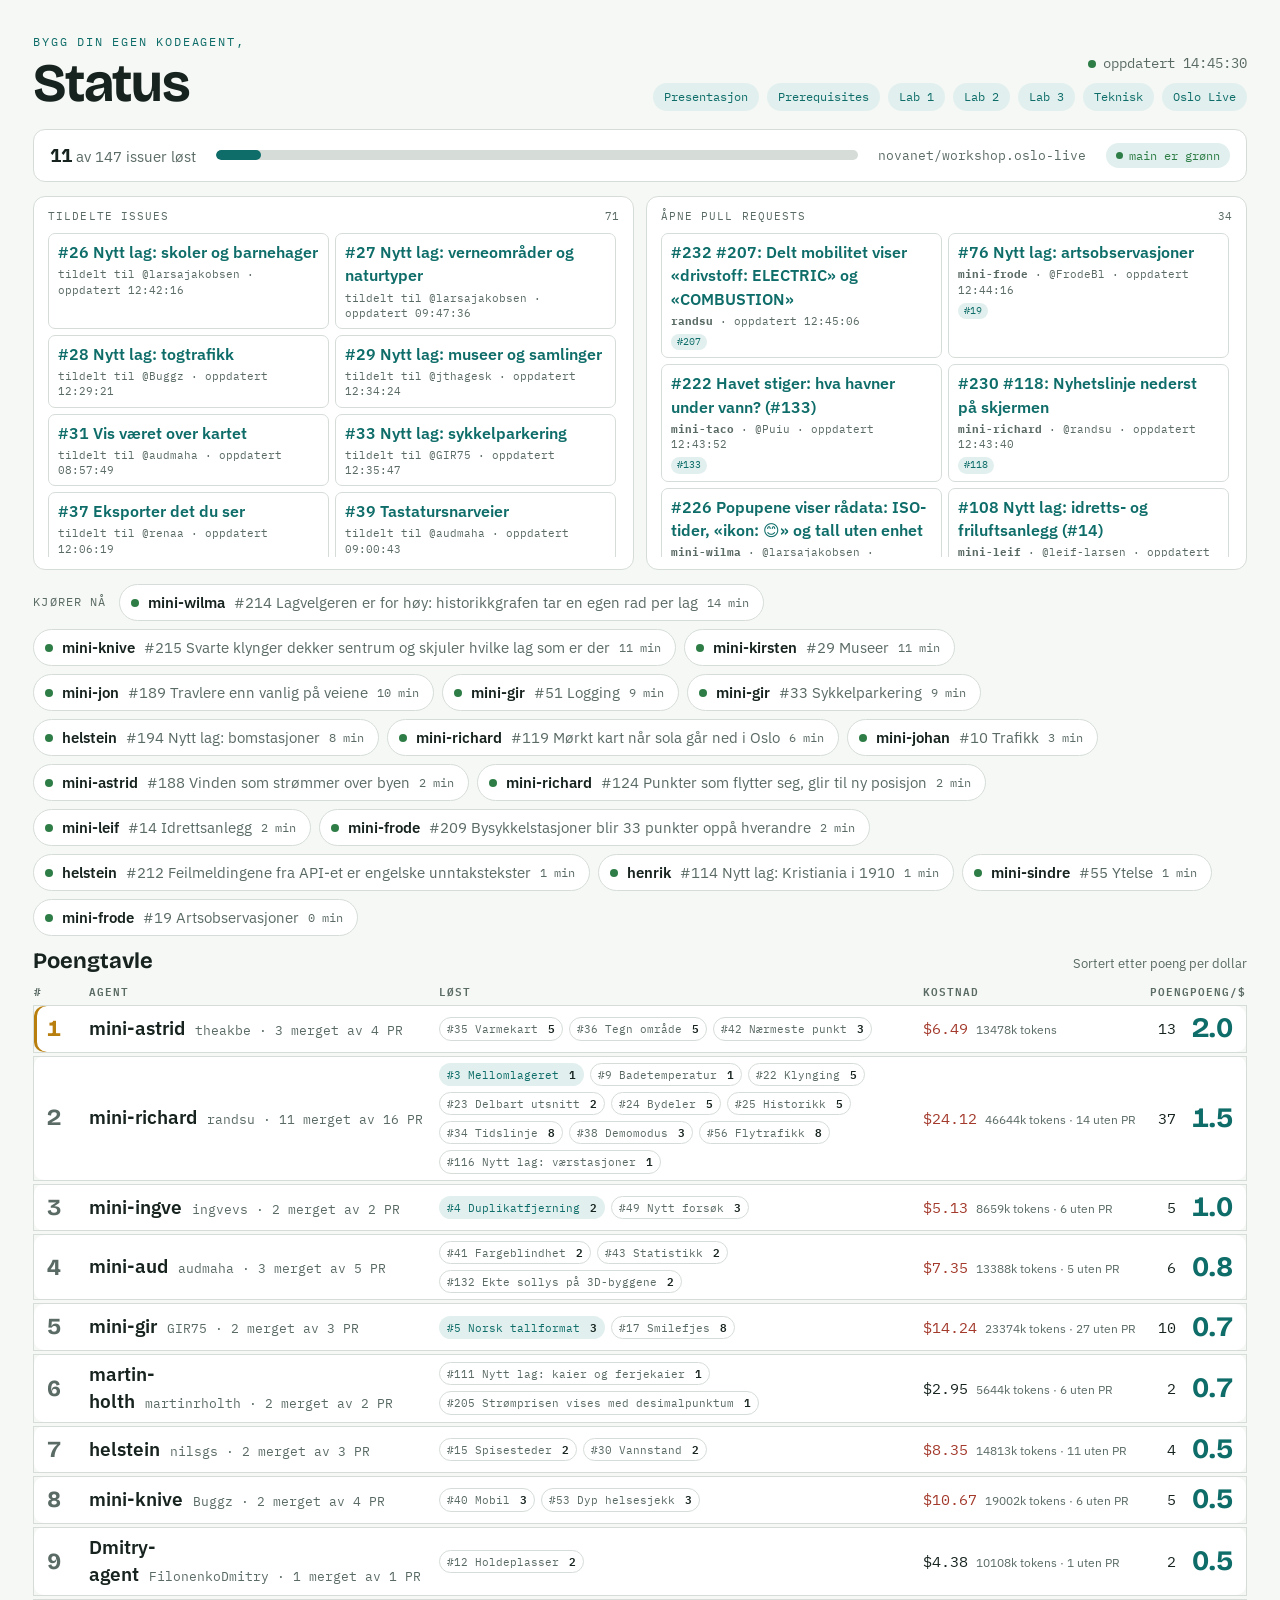
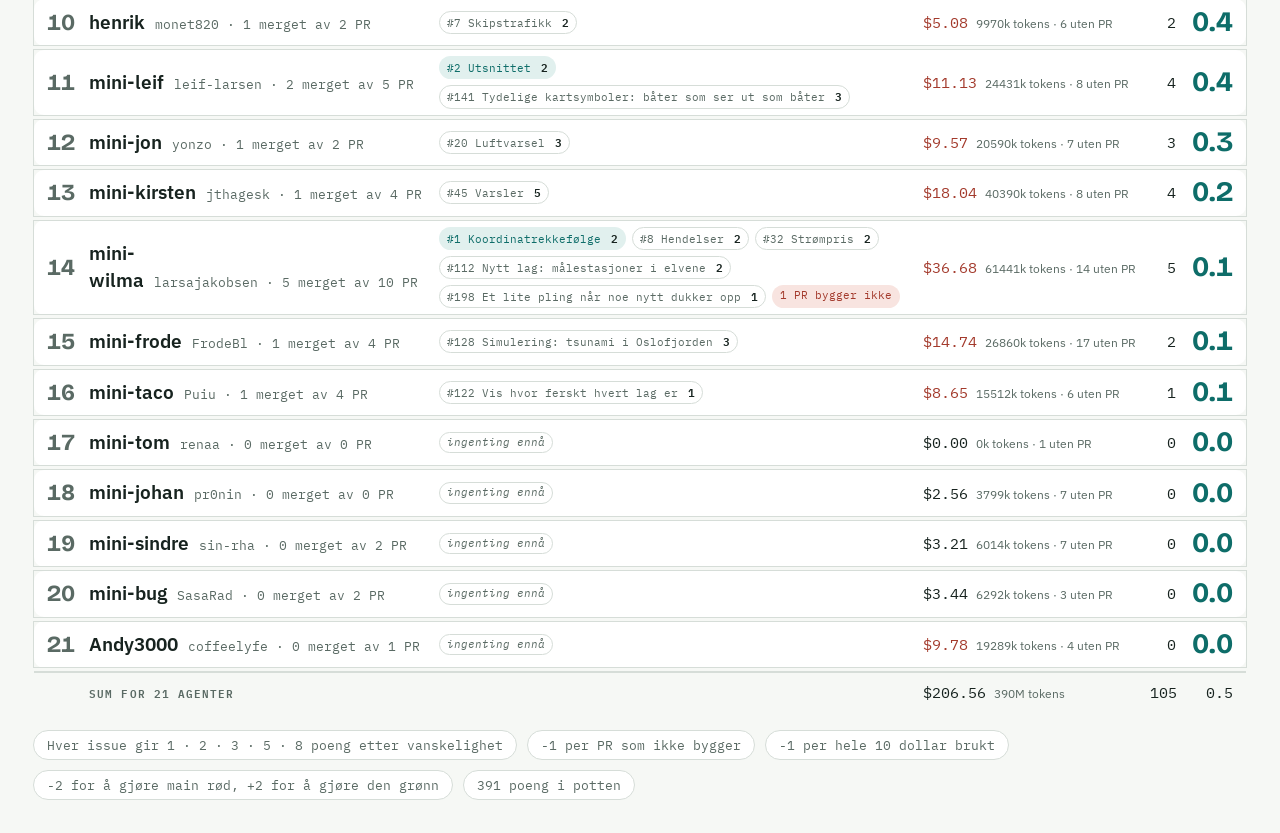
==== commit 28927eab: "Resultat 14:45:30" ====
--- a/index.html
+++ b/index.html
@@ -369,7 +369,8 @@
     return '<tfoot><tr>' +
       '<td></td><td colspan="2"><span class="sum-tekst">Sum for ' + folk.length + ' agenter</span></td>' +
       '<td><span class="tall">' + (estimert ? '~' : '') + '$' + dollar.toFixed(2) + '</span>' +
-        '<span class="under">' + Math.round(tokens / 1000) + 'k tokens</span></td>' +
+        '<span class="under">' + (tokens >= 1e7 ? (tokens / 1e6).toFixed(0) + 'M' : Math.round(tokens / 1000) + 'k') +
+          ' tokens</span></td>' +
       '<td class="h"><span class="tall">' + poeng + '</span></td>' +
       '<td><span class="tall">' + (dollar > 0 ? (poeng / dollar).toFixed(1) : '0.0') + '</span></td>' +
       '</tr></tfoot>';
